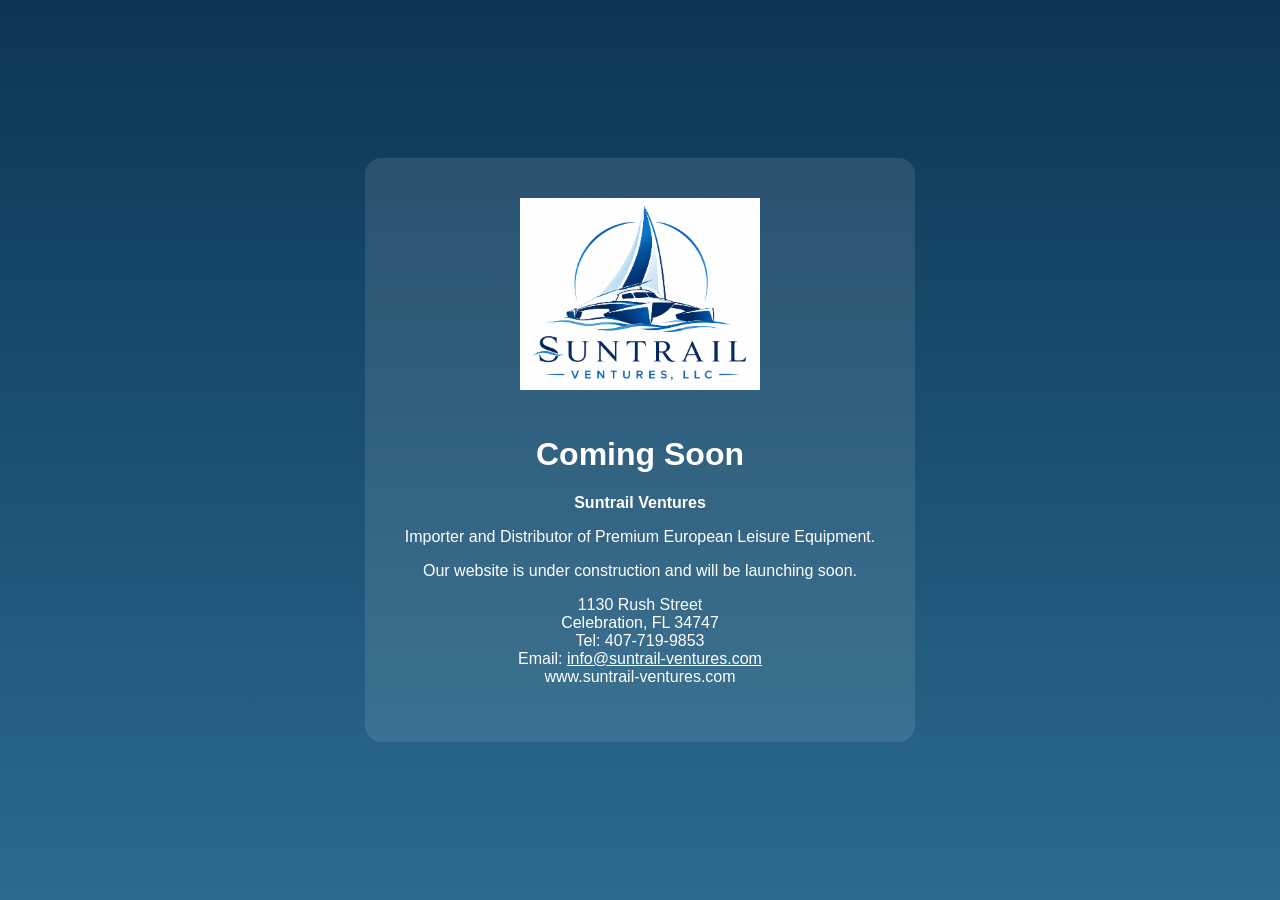
==== index.html @ abd27069 "Add files via upload" ====
<!DOCTYPE html><html><head><meta charset="utf-8"><title>Suntrail Ventures</title><style>
body{margin:0;font-family:Arial,sans-serif;background:linear-gradient(#0b3556,#2b6b8e);color:#fff;display:flex;align-items:center;justify-content:center;height:100vh}
.card{background:rgba(255,255,255,.1);padding:40px;border-radius:16px;text-align:center;max-width:700px}
img{max-width:240px;margin-bottom:20px}
a{color:#fff}
</style></head><body><div class="card">
<img src="logo.png" alt="Suntrail Ventures logo">
<h1>Coming Soon</h1>
<p><strong>Suntrail Ventures</strong></p>
<p>Importer and Distributor of Premium European Leisure Equipment.</p>
<p>Our website is under construction and will be launching soon.</p>
<p>1130 Rush Street<br>Celebration, FL 34747<br>
Tel: 407-719-9853<br>
Email: <a href="mailto:info@suntrail-ventures.com">info@suntrail-ventures.com</a><br>
www.suntrail-ventures.com</p>
</div></body></html>
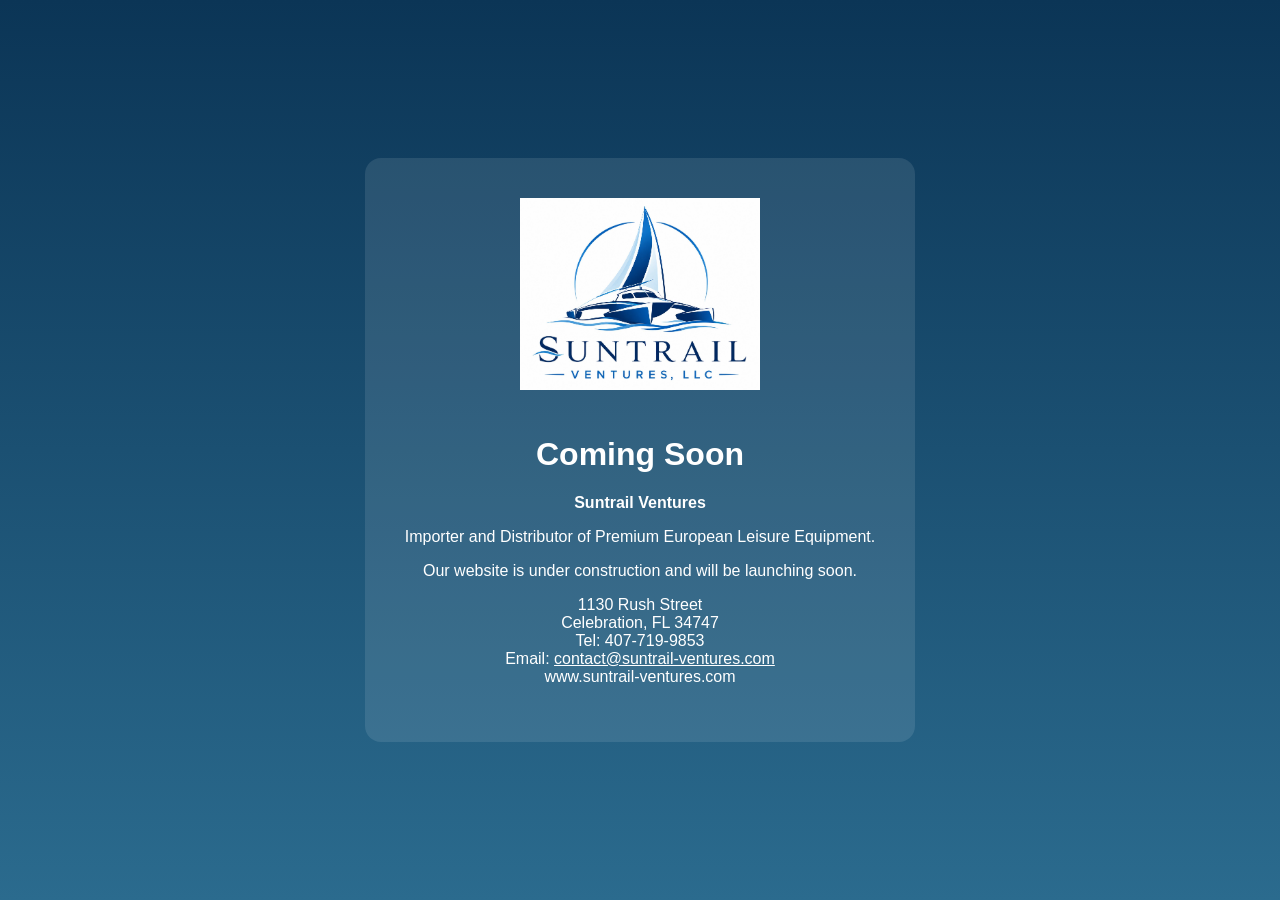
==== commit 3db8fac0: "Update index.html" ====
--- a/index.html
+++ b/index.html
@@ -11,6 +11,6 @@
 <p>Our website is under construction and will be launching soon.</p>
 <p>1130 Rush Street<br>Celebration, FL 34747<br>
 Tel: 407-719-9853<br>
-Email: <a href="mailto:info@suntrail-ventures.com">info@suntrail-ventures.com</a><br>
+Email: <a href="mailto:info@suntrail-ventures.com">contact@suntrail-ventures.com</a><br>
 www.suntrail-ventures.com</p>
-</div></body></html>+</div></body></html>
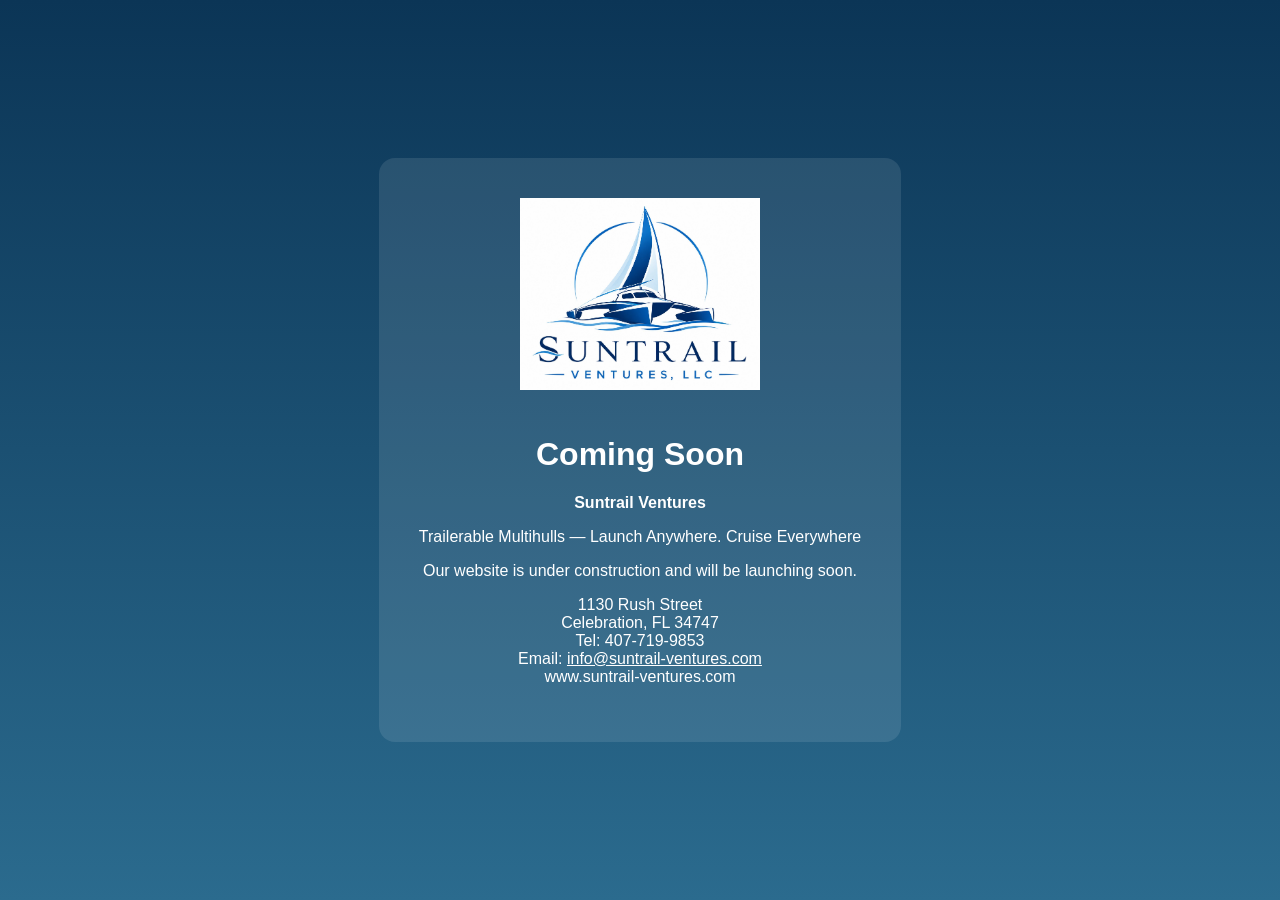
==== commit 9c4958fd: "Add files via upload Updated index.html" ====
--- a/index.html
+++ b/index.html
@@ -7,10 +7,10 @@
 <img src="logo.png" alt="Suntrail Ventures logo">
 <h1>Coming Soon</h1>
 <p><strong>Suntrail Ventures</strong></p>
-<p>Importer and Distributor of Premium European Leisure Equipment.</p>
+<p>Trailerable Multihulls — Launch Anywhere. Cruise Everywhere</p>
 <p>Our website is under construction and will be launching soon.</p>
 <p>1130 Rush Street<br>Celebration, FL 34747<br>
 Tel: 407-719-9853<br>
-Email: <a href="mailto:info@suntrail-ventures.com">contact@suntrail-ventures.com</a><br>
+Email: <a href="mailto:contact@suntrail-ventures.com">info@suntrail-ventures.com</a><br>
 www.suntrail-ventures.com</p>
-</div></body></html>
+</div></body></html>
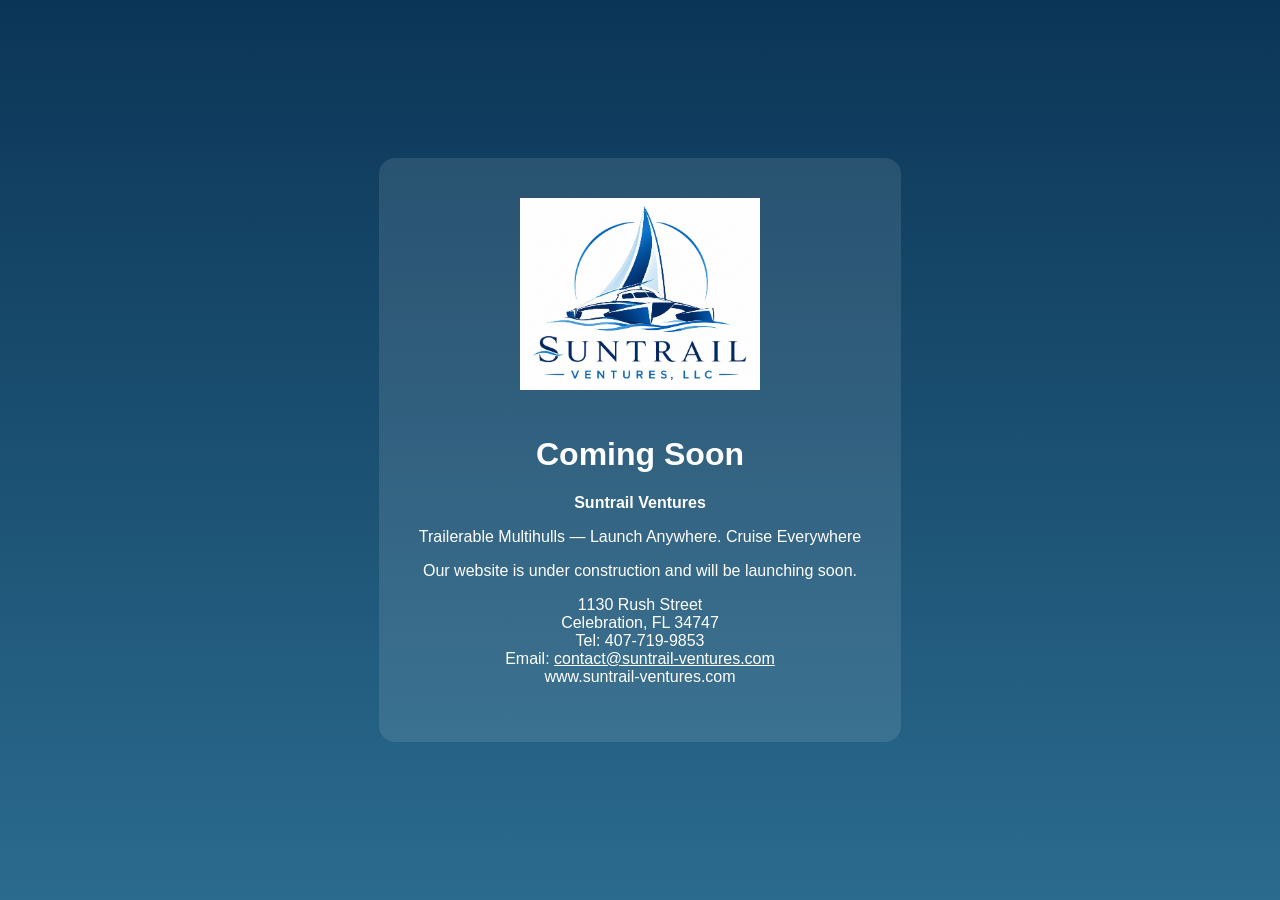
==== commit 23d75fde: "Add files via upload updated contact email address" ====
--- a/index.html
+++ b/index.html
@@ -11,6 +11,6 @@
 <p>Our website is under construction and will be launching soon.</p>
 <p>1130 Rush Street<br>Celebration, FL 34747<br>
 Tel: 407-719-9853<br>
-Email: <a href="mailto:contact@suntrail-ventures.com">info@suntrail-ventures.com</a><br>
+Email: <a href="mailto:contact@suntrail-ventures.com">contact@suntrail-ventures.com</a><br>
 www.suntrail-ventures.com</p>
 </div></body></html>
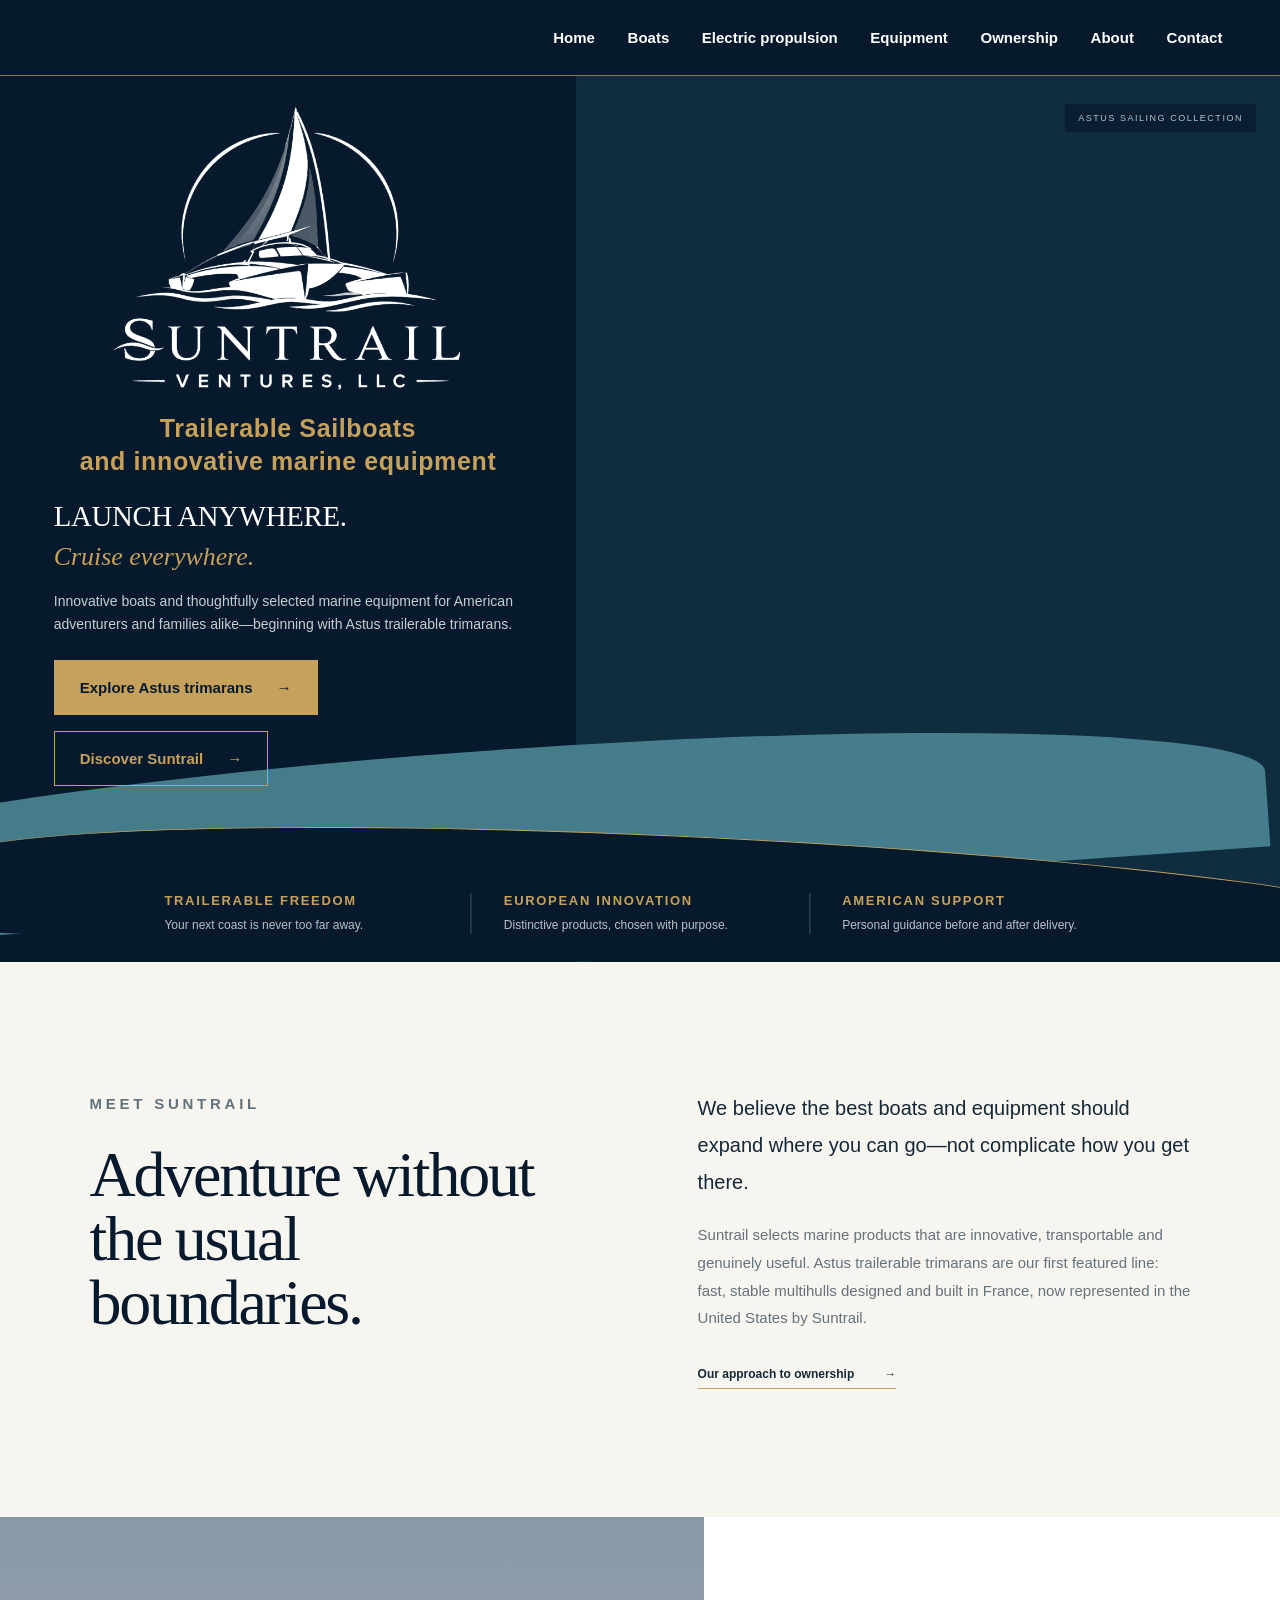
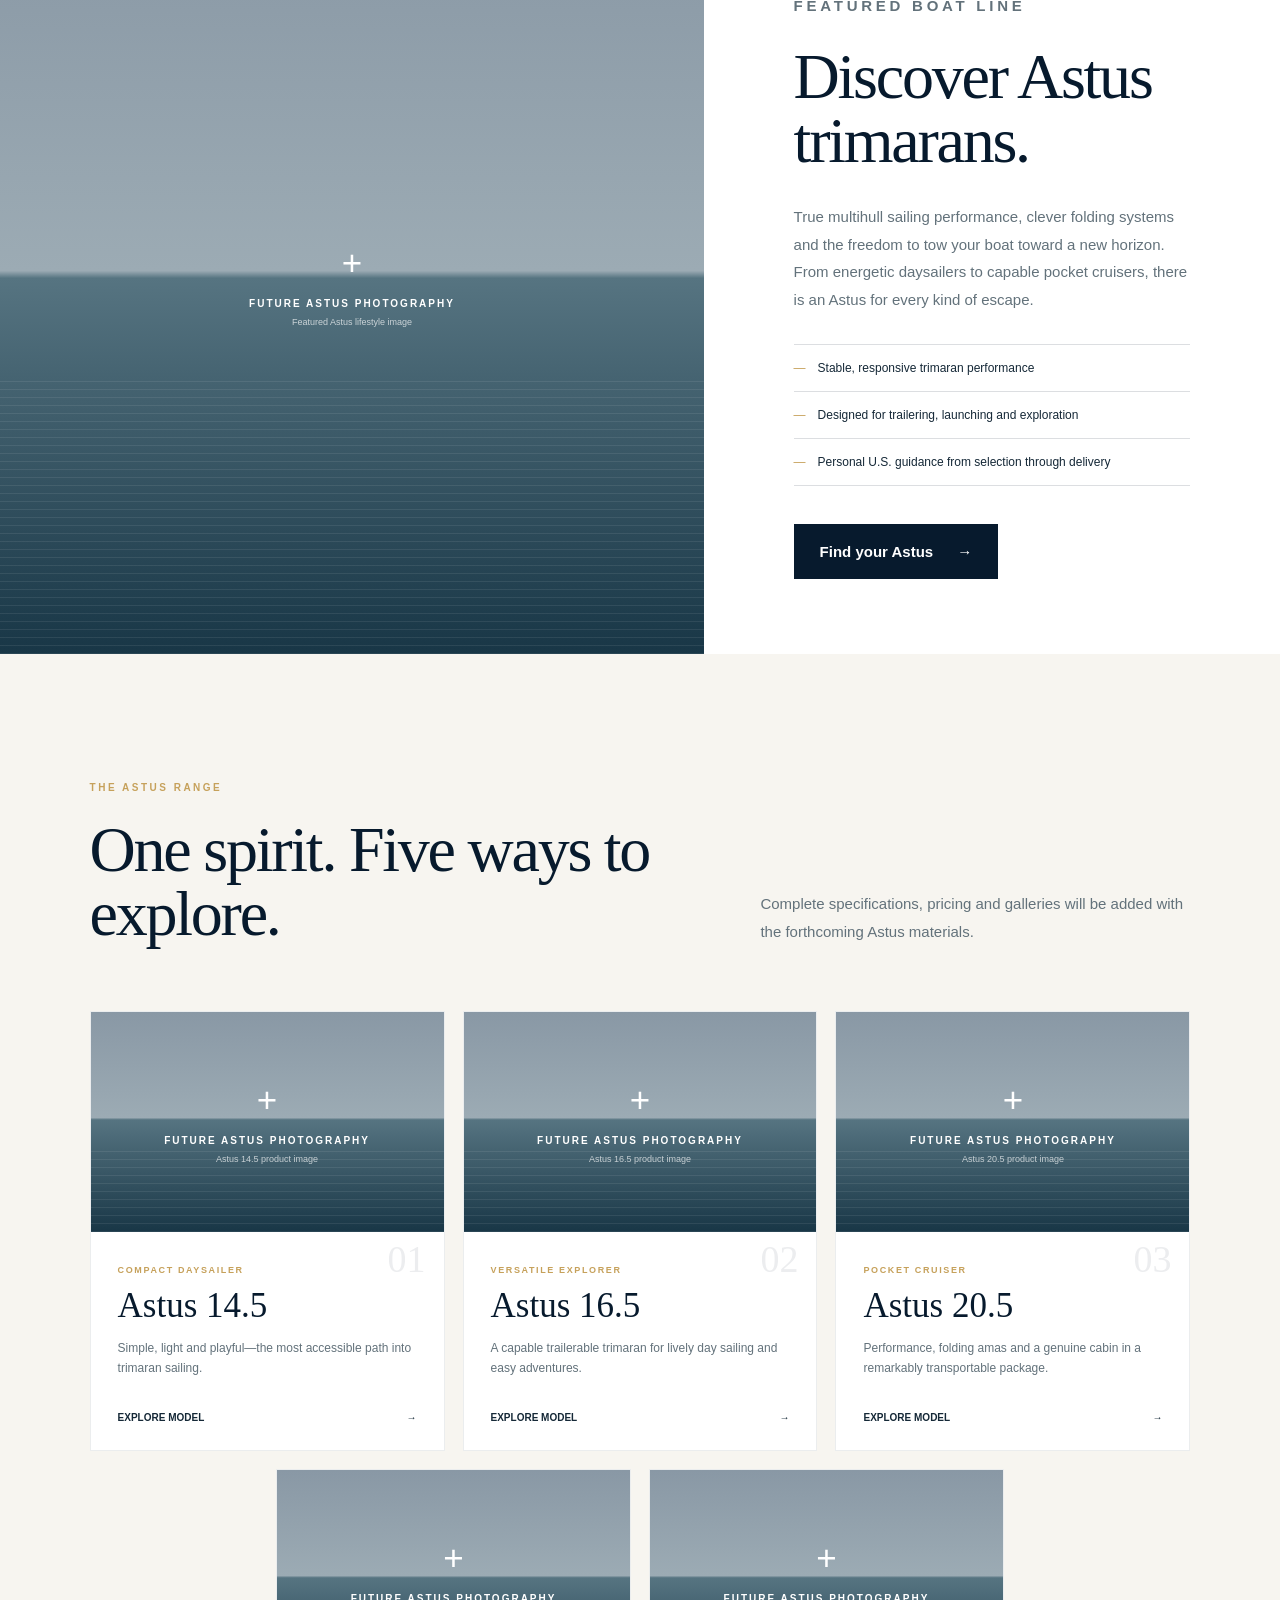
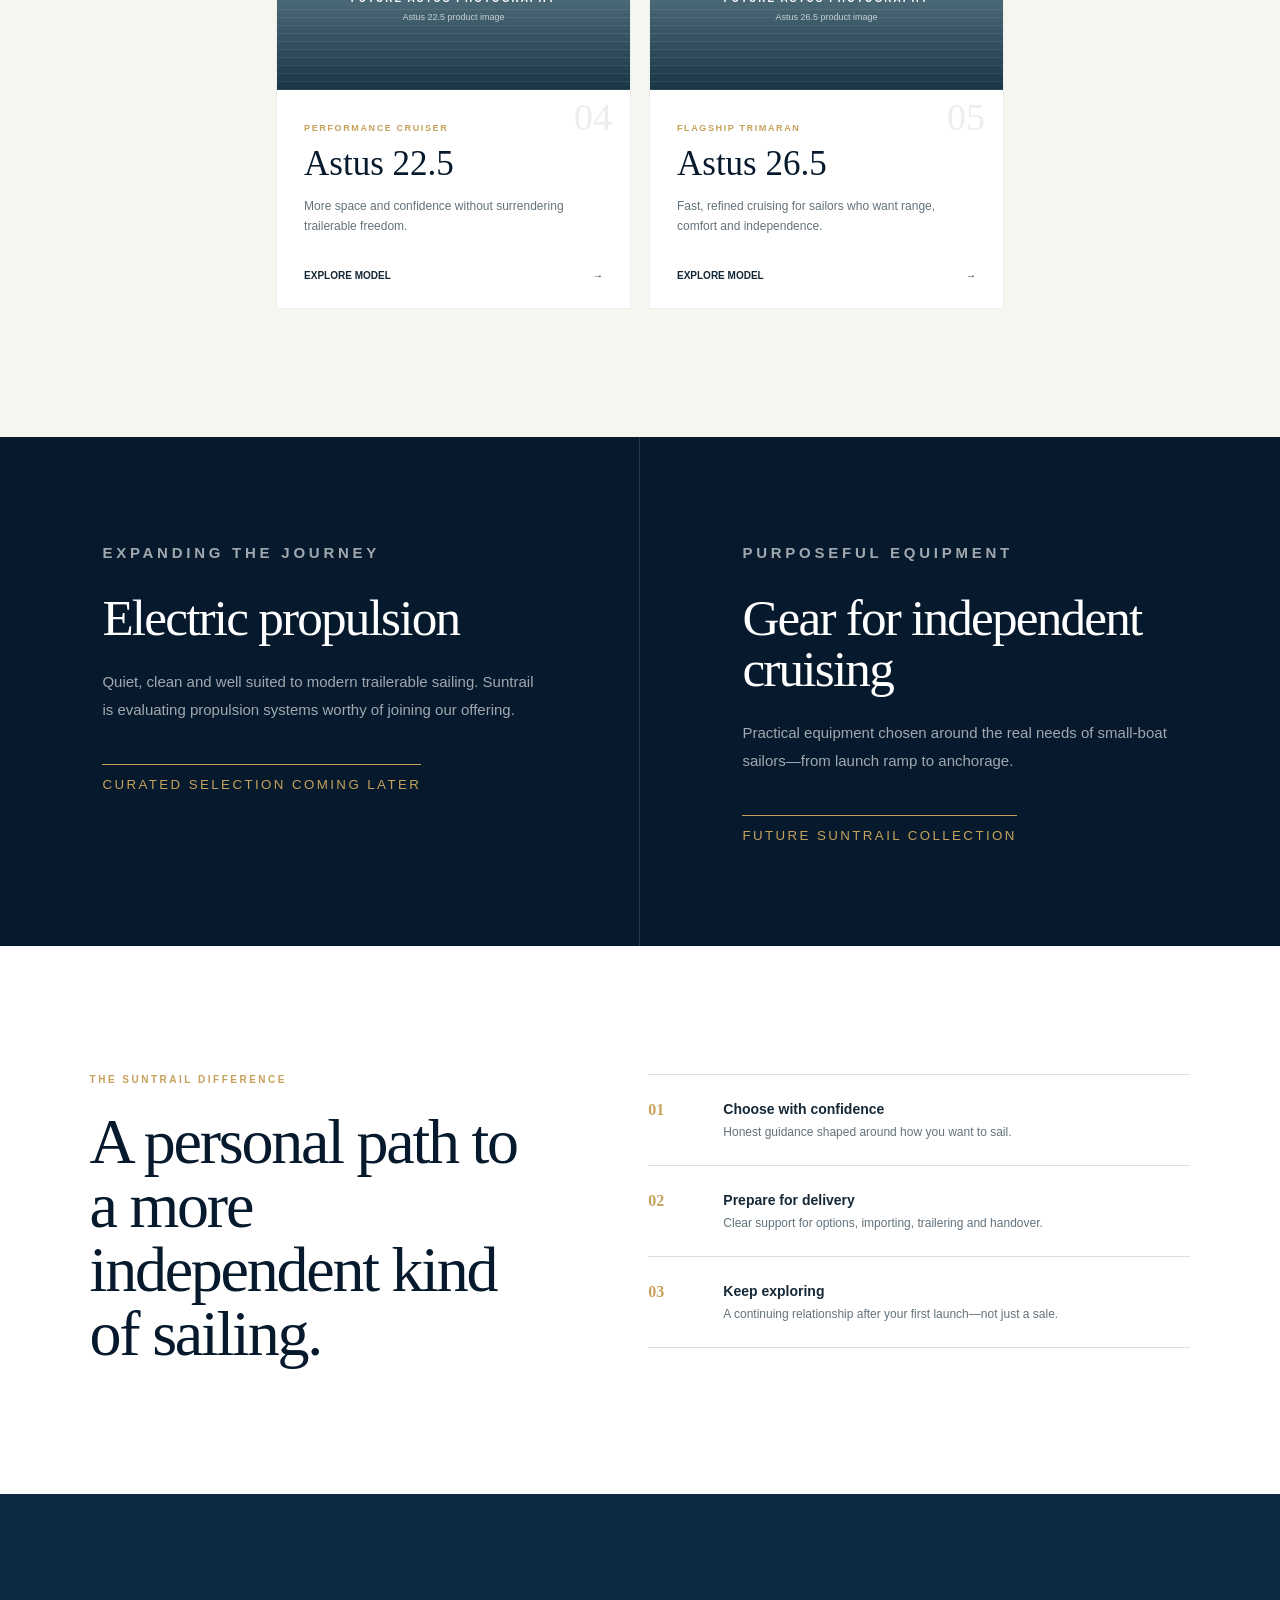
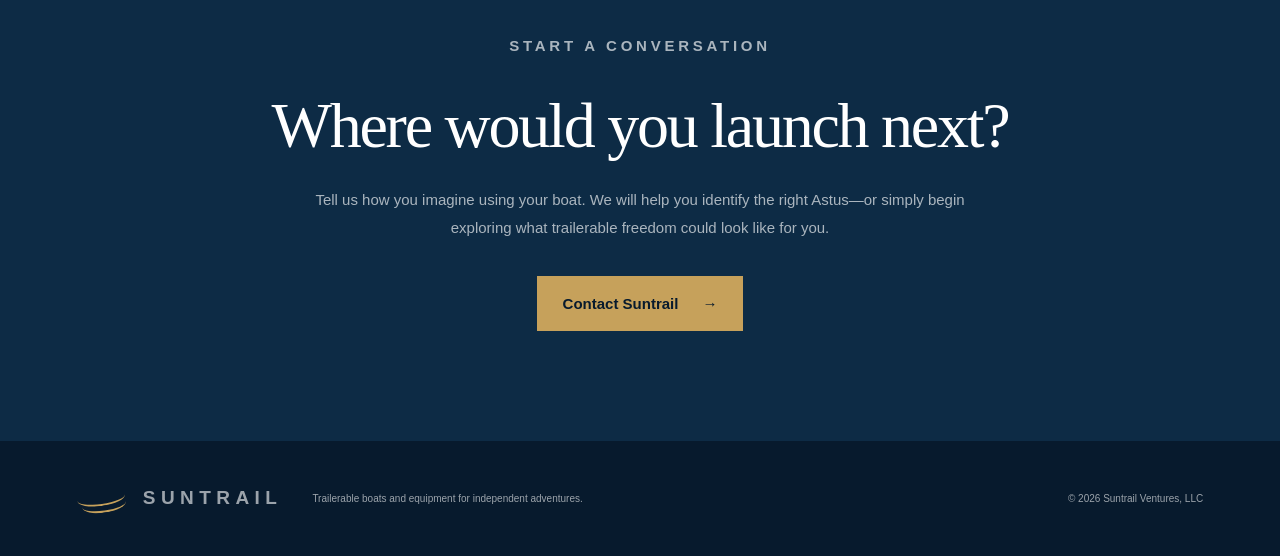
==== commit 517706e7: "Add files via upload Publish new Suntrail landing page" ====
--- a/index.html
+++ b/index.html
@@ -1,16 +1,111 @@
-<!DOCTYPE html><html><head><meta charset="utf-8"><title>Suntrail Ventures</title><style>
-body{margin:0;font-family:Arial,sans-serif;background:linear-gradient(#0b3556,#2b6b8e);color:#fff;display:flex;align-items:center;justify-content:center;height:100vh}
-.card{background:rgba(255,255,255,.1);padding:40px;border-radius:16px;text-align:center;max-width:700px}
-img{max-width:240px;margin-bottom:20px}
-a{color:#fff}
-</style></head><body><div class="card">
-<img src="logo.png" alt="Suntrail Ventures logo">
-<h1>Coming Soon</h1>
-<p><strong>Suntrail Ventures</strong></p>
-<p>Trailerable Multihulls — Launch Anywhere. Cruise Everywhere</p>
-<p>Our website is under construction and will be launching soon.</p>
-<p>1130 Rush Street<br>Celebration, FL 34747<br>
-Tel: 407-719-9853<br>
-Email: <a href="mailto:contact@suntrail-ventures.com">contact@suntrail-ventures.com</a><br>
-www.suntrail-ventures.com</p>
-</div></body></html>+<!doctype html>
+<html lang="en">
+<head>
+  <meta charset="utf-8">
+  <meta name="viewport" content="width=device-width, initial-scale=1">
+  <title>Suntrail | Offline Website Preview</title>
+  <meta name="description" content="Suntrail website working preview">
+  <link rel="stylesheet" href="styles.css">
+</head>
+<body>
+<main>
+  <header>
+    <nav aria-label="Primary navigation">
+      <a href="#top">Home</a>
+      <a href="Coming-Soon.html">Boats</a>
+      <a href="Coming-Soon.html">Electric propulsion</a>
+      <a href="Coming-Soon.html">Equipment</a>
+      <a href="Coming-Soon.html">Ownership</a>
+      <a href="Coming-Soon.html">About</a>
+      <a href="Coming-Soon.html">Contact</a>
+    </nav>
+  </header>
+
+  <section class="hero" id="top">
+    <div class="hero-copy">
+      <div class="hero-logo"><img src="assets/suntrail-white-logo.png" alt="Suntrail"></div>
+      <p class="hero-descriptor"><strong>Trailerable Sailboats</strong><br>and innovative marine equipment</p>
+      <h1>Launch anywhere.<em>Cruise everywhere.</em></h1>
+      <p class="lead">Innovative boats and thoughtfully selected marine equipment for American adventurers and families alike—beginning with Astus trailerable trimarans.</p>
+      <div class="actions">
+        <a class="button gold" href="Coming-Soon.html">Explore Astus trimarans <span>→</span></a>
+        <a class="button outline" href="Coming-Soon.html">Discover Suntrail <span>→</span></a>
+      </div>
+    </div>
+    <div class="hero-photo" aria-label="Astus sailboat photo carousel">
+      <div class="carousel-frame">
+        <img class="carousel-slide" src="assets/astus-carousel/01-astus-life.jpg" alt="Astus trimarans sailing together">
+        <img class="carousel-slide" src="assets/astus-carousel/02-astus-26-5.jpg" alt="Astus 26.5 sailing">
+        <img class="carousel-slide" src="assets/astus-carousel/03-astus-14-5.jpg" alt="Astus 14.5 sailing">
+        <img class="carousel-slide" src="assets/astus-carousel/04-astus-20-5.jpg" alt="Astus 20.5 sailing">
+        <img class="carousel-slide" src="assets/astus-carousel/05-astus-16-5.jpg" alt="Astus 16.5 sailing">
+        <img class="carousel-slide" src="assets/astus-carousel/06-owners-2021.jpg" alt="Astus owners sailing together">
+        <img class="carousel-slide" src="assets/astus-carousel/07-astus-22-5.jpg" alt="Astus 22.5 sailing">
+      </div>
+      <span class="photo-note">Astus sailing collection</span>
+    </div>
+    <div class="wave wave-a"></div><div class="wave wave-b"></div>
+    <div class="proof">
+      <div><b>Trailerable freedom</b><span>Your next coast is never too far away.</span></div>
+      <div><b>European innovation</b><span>Distinctive products, chosen with purpose.</span></div>
+      <div><b>American support</b><span>Personal guidance before and after delivery.</span></div>
+    </div>
+  </section>
+
+  <section class="intro" id="about">
+    <div><p class="label">Meet Suntrail</p><h2>Adventure without the usual boundaries.</h2></div>
+    <div>
+      <p class="large">We believe the best boats and equipment should expand where you can go—not complicate how you get there.</p>
+      <p>Suntrail selects marine products that are innovative, transportable and genuinely useful. Astus trailerable trimarans are our first featured line: fast, stable multihulls designed and built in France, now represented in the United States by Suntrail.</p>
+      <a class="text-link" href="#ownership">Our approach to ownership <span>→</span></a>
+    </div>
+  </section>
+
+  <section class="feature" id="boats">
+    <div class="placeholder" role="img" aria-label="Future featured Astus lifestyle image"><span>+</span><strong>Future Astus photography</strong><small>Featured Astus lifestyle image</small></div>
+    <div class="feature-copy">
+      <p class="label">Featured boat line</p><h2>Discover Astus trimarans.</h2>
+      <p>True multihull sailing performance, clever folding systems and the freedom to tow your boat toward a new horizon. From energetic daysailers to capable pocket cruisers, there is an Astus for every kind of escape.</p>
+      <ul><li>Stable, responsive trimaran performance</li><li>Designed for trailering, launching and exploration</li><li>Personal U.S. guidance from selection through delivery</li></ul>
+      <a class="button navy" href="#range">Find your Astus <span>→</span></a>
+    </div>
+  </section>
+
+  <section class="range" id="range">
+    <div class="section-head">
+      <div><p class="label">The Astus range</p><h2>One spirit. Five ways to explore.</h2></div>
+      <p>Complete specifications, pricing and galleries will be added with the forthcoming Astus materials.</p>
+    </div>
+    <div class="models">
+      <article><div class="placeholder"><span>+</span><strong>Future Astus photography</strong><small>Astus 14.5 product image</small></div><div class="card-copy"><span>Compact daysailer</span><h3>Astus 14.5</h3><p>Simple, light and playful—the most accessible path into trimaran sailing.</p><a href="#contact">Explore model <span>→</span></a></div><b class="number">01</b></article>
+      <article><div class="placeholder"><span>+</span><strong>Future Astus photography</strong><small>Astus 16.5 product image</small></div><div class="card-copy"><span>Versatile explorer</span><h3>Astus 16.5</h3><p>A capable trailerable trimaran for lively day sailing and easy adventures.</p><a href="#contact">Explore model <span>→</span></a></div><b class="number">02</b></article>
+      <article><div class="placeholder"><span>+</span><strong>Future Astus photography</strong><small>Astus 20.5 product image</small></div><div class="card-copy"><span>Pocket cruiser</span><h3>Astus 20.5</h3><p>Performance, folding amas and a genuine cabin in a remarkably transportable package.</p><a href="#contact">Explore model <span>→</span></a></div><b class="number">03</b></article>
+      <article><div class="placeholder"><span>+</span><strong>Future Astus photography</strong><small>Astus 22.5 product image</small></div><div class="card-copy"><span>Performance cruiser</span><h3>Astus 22.5</h3><p>More space and confidence without surrendering trailerable freedom.</p><a href="#contact">Explore model <span>→</span></a></div><b class="number">04</b></article>
+      <article><div class="placeholder"><span>+</span><strong>Future Astus photography</strong><small>Astus 26.5 product image</small></div><div class="card-copy"><span>Flagship trimaran</span><h3>Astus 26.5</h3><p>Fast, refined cruising for sailors who want range, comfort and independence.</p><a href="#contact">Explore model <span>→</span></a></div><b class="number">05</b></article>
+    </div>
+  </section>
+
+  <section class="future">
+    <div id="propulsion"><p class="label">Expanding the journey</p><h2>Electric propulsion</h2><p>Quiet, clean and well suited to modern trailerable sailing. Suntrail is evaluating propulsion systems worthy of joining our offering.</p><small>Curated selection coming later</small></div>
+    <div id="equipment"><p class="label">Purposeful equipment</p><h2>Gear for independent cruising</h2><p>Practical equipment chosen around the real needs of small-boat sailors—from launch ramp to anchorage.</p><small>Future Suntrail collection</small></div>
+  </section>
+
+  <section class="ownership" id="ownership">
+    <div><p class="label">The Suntrail difference</p><h2>A personal path to a more independent kind of sailing.</h2></div>
+    <ol>
+      <li><b>01</b><div><h3>Choose with confidence</h3><p>Honest guidance shaped around how you want to sail.</p></div></li>
+      <li><b>02</b><div><h3>Prepare for delivery</h3><p>Clear support for options, importing, trailering and handover.</p></div></li>
+      <li><b>03</b><div><h3>Keep exploring</h3><p>A continuing relationship after your first launch—not just a sale.</p></div></li>
+    </ol>
+  </section>
+
+  <section class="contact" id="contact">
+    <p class="label">Start a conversation</p><h2>Where would you launch next?</h2>
+    <p>Tell us how you imagine using your boat. We will help you identify the right Astus—or simply begin exploring what trailerable freedom could look like for you.</p>
+    <a class="button gold" href="mailto:contact@suntrail-ventures.com">Contact Suntrail <span>→</span></a>
+  </section>
+
+  <footer><a class="brand" href="#top"><i></i><b>Suntrail</b></a><p>Trailerable boats and equipment for independent adventures.</p><span>© 2026 Suntrail Ventures, LLC</span></footer>
+</main>
+</body>
+</html>
--- a/styles.css
+++ b/styles.css
@@ -0,0 +1,23 @@
+:root{--navy:#071a2d;--mid:#0d2b45;--cream:#f7f5f0;--gold:#c6a15b;--sea:#4c8795;--ink:#152837;--slate:#63727b;--line:rgba(7,26,45,.14)}
+*{box-sizing:border-box}html{scroll-behavior:smooth}body{margin:0;background:var(--cream);color:var(--ink);font-family:Montserrat,"Avenir Next","Segoe UI",sans-serif}a{color:inherit;text-decoration:none}
+header{align-items:center;background:var(--navy);border-bottom:1px solid rgba(198,161,91,.65);color:white;display:flex;height:76px;justify-content:flex-end;padding:0 clamp(24px,4.5vw,72px);position:relative;z-index:20}
+.brand{align-items:center;display:flex;gap:18px;letter-spacing:.34em;text-transform:uppercase}.brand b{font-size:19px}.brand i{border-bottom:2px solid var(--gold);border-radius:50%;display:block;height:16px;position:relative;transform:rotate(-8deg);width:48px}.brand i:after{border-bottom:2px solid var(--gold);border-radius:50%;content:"";height:14px;left:4px;position:absolute;top:7px;width:44px}
+nav{align-self:stretch;display:flex;gap:clamp(22px,2.55vw,42px)}nav a{align-items:center;display:flex;font-size:15px;font-weight:600;position:relative}nav a:after{background:var(--gold);bottom:0;content:"";height:3px;left:0;position:absolute;transform:scaleX(0);transform-origin:left;transition:.2s;width:100%}nav a:hover:after{transform:scaleX(1)}
+.hero{background:var(--navy);color:white;display:grid;grid-template-columns:45% 55%;min-height:calc(100vh - 76px);overflow:hidden;position:relative}.hero-copy{align-self:start;padding:18px clamp(30px,4.2vw,68px) 176px;position:relative;z-index:7}.label{color:var(--gold);font-size:10px;font-weight:700;letter-spacing:.25em;margin:0 0 25px;text-transform:uppercase}.hero-logo{height:316px;margin:0 0 2px;max-width:600px;overflow:hidden;position:relative;width:100%}.hero-logo img{display:block;height:auto;left:50%;position:absolute;top:0;transform:translateX(-50%);width:390px}.hero-descriptor{color:var(--gold);font-size:clamp(25px,1.9vw,32px);font-weight:550;letter-spacing:.025em;line-height:1.3;margin:0 0 25px;max-width:600px;text-align:center}.hero-descriptor strong{font-weight:750}
+h1,h2{font-family:"Cormorant Garamond",Baskerville,Georgia,serif;font-weight:400}.hero h1{font-size:clamp(23px,2.25vw,34px);letter-spacing:-.01em;line-height:1;margin:0;text-transform:uppercase}.hero h1 em{color:var(--gold);display:block;font-size:.9em;letter-spacing:0;line-height:1.2;margin-top:10px;text-transform:none}.lead{color:rgba(255,255,255,.78);font-size:clamp(14px,1.05vw,16px);line-height:1.65;margin:18px 0 24px;max-width:650px}.actions{display:flex;flex-wrap:wrap;gap:16px}
+.button{align-items:center;border:1px solid transparent;display:inline-flex;font-size:15px;font-weight:700;gap:24px;justify-content:center;min-height:55px;padding:0 25px;transition:.18s}.button:hover{transform:translateY(-2px)}.gold{background:var(--gold);color:var(--navy)}.outline{border-color:var(--gold);color:var(--gold)}.outline:hover{background:var(--gold);color:var(--navy)}.navy{background:var(--navy);color:white}
+.hero-photo{background-color:#102d40;min-height:100%;position:relative}.carousel-frame{aspect-ratio:980/450;left:50%;overflow:hidden;position:absolute;top:38%;transform:translate(-50%,-50%);width:96%}.carousel-slide{animation:hero-carousel 28s infinite;display:block;height:100%;left:0;object-fit:cover;opacity:0;position:absolute;top:0;width:100%}.carousel-slide:nth-child(1){animation-delay:0s}.carousel-slide:nth-child(2){animation-delay:4s}.carousel-slide:nth-child(3){animation-delay:8s}.carousel-slide:nth-child(4){animation-delay:12s}.carousel-slide:nth-child(5){animation-delay:16s}.carousel-slide:nth-child(6){animation-delay:20s}.carousel-slide:nth-child(7){animation-delay:24s}@keyframes hero-carousel{0%,11.5%{opacity:1}14.285%,100%{opacity:0}}.hero-photo:hover .carousel-slide{animation-play-state:paused}.photo-note{background:rgba(7,26,45,.72);color:rgba(255,255,255,.72);font-size:9px;letter-spacing:.17em;padding:9px 13px;position:absolute;right:24px;text-transform:uppercase;top:28px}
+.wave{border-radius:50% 50% 0 0;bottom:62px;height:150px;pointer-events:none;position:absolute;width:120%;z-index:6}.wave-a{background:rgba(76,135,149,.9);left:-21%;transform:rotate(-4deg)}.wave-b{background:var(--navy);border-top:1px solid var(--gold);bottom:-5px;height:130px;left:-5%;transform:rotate(2.8deg)}
+.proof{bottom:0;display:grid;grid-template-columns:repeat(3,1fr);left:50%;max-width:1120px;padding:24px 30px 28px;position:absolute;transform:translateX(-50%);width:84%;z-index:8}.proof div{border-left:1px solid rgba(255,255,255,.25);padding:0 32px}.proof div:first-child{border:0}.proof b,.proof span{display:block}.proof b{color:var(--gold);font-size:13px;letter-spacing:.13em;margin-bottom:9px;text-transform:uppercase}.proof span{color:rgba(255,255,255,.72);font-size:12px;line-height:1.45}
+.intro,.range,.ownership{padding:clamp(85px,10vw,145px) clamp(25px,7vw,110px)}.intro{display:grid;gap:9vw;grid-template-columns:1fr 1fr}h2{color:var(--navy);font-size:clamp(42px,5vw,72px);letter-spacing:-.035em;line-height:1;margin:0}.intro>div:last-child{max-width:630px}.intro p,.feature-copy>p,.section-head>p,.future p,.contact>p{color:var(--slate);font-size:15px;line-height:1.85}.intro .large{color:var(--ink);font-size:20px;margin-top:0}.text-link{border-bottom:1px solid var(--gold);display:inline-flex;font-size:12px;font-weight:700;gap:30px;margin-top:20px;padding-bottom:7px}
+.feature{background:white;display:grid;grid-template-columns:55% 45%}.placeholder{align-items:center;background:linear-gradient(180deg,#8998a5,#9cabb4 48%,#567481 49%,#183646);color:white;display:flex;flex-direction:column;justify-content:center;min-height:250px;overflow:hidden;position:relative;text-align:center}.placeholder:after{background:repeating-linear-gradient(0deg,rgba(255,255,255,.08) 0 1px,transparent 1px 8px);bottom:0;content:"";height:38%;left:0;position:absolute;width:100%}.placeholder span{font-size:35px;font-weight:200}.placeholder strong{font-size:10px;letter-spacing:.2em;margin:15px 0 8px;text-transform:uppercase}.placeholder small{color:rgba(255,255,255,.7);font-size:9px}.feature>.placeholder{min-height:700px}.feature-copy{align-self:center;padding:75px clamp(40px,7vw,110px)}.feature-copy h2{margin-bottom:30px}.feature ul{list-style:none;margin:30px 0 38px;padding:0}.feature li{border-top:1px solid var(--line);font-size:12px;padding:16px 0 16px 24px;position:relative}.feature li:last-child{border-bottom:1px solid var(--line)}.feature li:before{color:var(--gold);content:"—";left:0;position:absolute}
+.section-head{align-items:end;display:grid;gap:70px;grid-template-columns:1fr minmax(270px,430px);margin-bottom:65px}.section-head>p{margin:0}.models{display:grid;gap:18px;grid-template-columns:repeat(6,1fr)}article{background:white;border:1px solid rgba(7,26,45,.08);grid-column:span 2;position:relative;transition:.18s}article:nth-child(4){grid-column:2/span 2}article:hover{box-shadow:0 18px 35px rgba(7,26,45,.11);transform:translateY(-4px)}article .placeholder{min-height:220px}.card-copy{padding:27px}.card-copy>span{color:var(--gold);font-size:9px;font-weight:700;letter-spacing:.18em;text-transform:uppercase}.card-copy h3{color:var(--navy);font-family:Baskerville,Georgia,serif;font-size:35px;font-weight:500;margin:9px 0}.card-copy p{color:var(--slate);font-size:12px;line-height:1.7;min-height:62px}.card-copy a{display:flex;font-size:10px;font-weight:700;justify-content:space-between;text-transform:uppercase}.number{color:rgba(7,26,45,.08);font-family:Baskerville,serif;font-size:38px;font-weight:400;position:absolute;right:18px;top:225px}
+.future{background:var(--navy);color:white;display:grid;grid-template-columns:1fr 1fr}.future>div{min-height:450px;padding:clamp(70px,8vw,120px)}.future>div:first-child{border-right:1px solid rgba(255,255,255,.12)}.future h2{color:white;font-size:clamp(40px,4vw,62px);margin-bottom:25px}.future p{color:rgba(255,255,255,.62)}.future small{border-top:1px solid var(--gold);color:var(--gold);display:inline-block;letter-spacing:.18em;margin-top:25px;padding-top:12px;text-transform:uppercase}
+.ownership{background:white;display:grid;gap:9vw;grid-template-columns:.9fr 1.1fr}.ownership ol{list-style:none;margin:0;padding:0}.ownership li{border-top:1px solid var(--line);display:grid;gap:25px;grid-template-columns:50px 1fr;padding:26px 0}.ownership li:last-child{border-bottom:1px solid var(--line)}.ownership li>b{color:var(--gold);font-family:Baskerville,serif}.ownership h3{font-size:14px;margin:0 0 8px}.ownership li p{color:var(--slate);font-size:12px;margin:0}
+.contact{align-items:center;background:var(--mid);color:white;display:flex;flex-direction:column;padding:110px 25px;text-align:center}.contact h2{color:white}.contact>p{color:rgba(255,255,255,.65);margin:28px 0 34px;max-width:710px}footer{align-items:center;background:var(--navy);color:rgba(255,255,255,.6);display:grid;gap:30px;grid-template-columns:auto 1fr auto;padding:42px clamp(25px,6vw,90px)}footer p,footer span{font-size:10px}
+.coming-page{background:linear-gradient(145deg,var(--navy),var(--mid));color:white;min-height:100vh}.coming-header{height:76px}.coming-header .brand{margin-right:auto}.coming-header nav{height:100%}.coming-shell{align-items:center;display:grid;gap:clamp(45px,7vw,110px);grid-template-columns:minmax(0,1fr) minmax(360px,520px);margin:auto;max-width:1250px;min-height:calc(100vh - 76px);padding:70px clamp(25px,6vw,90px)}.coming-copy h1{font-family:"Cormorant Garamond",Baskerville,Georgia,serif;font-size:clamp(55px,7vw,100px);font-weight:400;letter-spacing:-.04em;line-height:.9;margin:18px 0 30px}.coming-copy h1 em{color:var(--gold);display:block;font-weight:400}.coming-copy>p{color:rgba(255,255,255,.72);font-size:17px;line-height:1.8;max-width:620px}.coming-form{background:var(--cream);box-shadow:0 28px 65px rgba(0,0,0,.2);color:var(--ink);padding:clamp(32px,4vw,55px)}.coming-form h2{font-size:42px;margin-bottom:12px}.coming-form>p{color:var(--slate);font-size:14px;line-height:1.65;margin:0 0 28px}.form-grid{display:grid;gap:18px}.form-grid label{color:var(--navy);font-size:11px;font-weight:700;letter-spacing:.1em;text-transform:uppercase}.form-grid input,.form-grid select,.form-grid textarea{background:white;border:1px solid rgba(7,26,45,.18);border-radius:0;color:var(--ink);font:15px Montserrat,"Segoe UI",sans-serif;margin-top:8px;padding:14px;width:100%}.form-grid textarea{min-height:110px;resize:vertical}.form-note{color:var(--slate);font-size:11px;line-height:1.5;margin:16px 0 0}.home-link{border-bottom:1px solid var(--gold);color:var(--gold);display:inline-block;font-size:12px;font-weight:700;margin-top:22px;padding-bottom:6px}
+@media(max-width:1050px){nav{gap:17px}nav a{font-size:13px}.models article{grid-column:span 3}.models article:nth-child(4){grid-column:span 3}}
+@media(max-width:950px){.coming-shell{grid-template-columns:1fr}.coming-copy{max-width:680px}}
+@media(max-width:800px){header{display:none}.coming-header{display:flex}.hero{display:flex;flex-direction:column}.hero-copy{padding:20px 25px 55px}.hero-logo{height:292px}.hero-logo img{width:360px}.hero-descriptor{font-size:26px;margin-bottom:30px;max-width:520px}.hero-photo{min-height:470px}.carousel-frame{top:50%}.wave{display:none}.proof{background:var(--navy);left:auto;padding:30px 20px;position:relative;transform:none;width:100%}.intro,.feature,.ownership{grid-template-columns:1fr}.feature>.placeholder{min-height:480px}.section-head{align-items:start;gap:25px;grid-template-columns:1fr}.future{grid-template-columns:1fr}.future>div:first-child{border-bottom:1px solid rgba(255,255,255,.12);border-right:0}footer{grid-template-columns:1fr}}
+@media(max-width:560px){.brand{gap:10px}.brand b{font-size:14px}.hero-logo{height:252px}.hero-logo img{width:310px}.hero-descriptor{font-size:23px}.hero h1{font-size:24px}.actions{flex-direction:column}.button{justify-content:space-between}.hero-photo{min-height:300px}.carousel-frame{width:100%}.proof{gap:24px;grid-template-columns:1fr;padding:35px 25px}.proof div,.proof div:first-child{border-left:1px solid rgba(255,255,255,.2);padding-left:18px}.proof b{font-size:13px}.proof span{font-size:12px}.intro,.range,.ownership{padding-left:22px;padding-right:22px}.feature-copy{padding:75px 22px}.models{display:flex;margin-right:-22px;overflow-x:auto;scroll-snap-type:x mandatory}.models article{flex:0 0 83vw;scroll-snap-align:start}.future>div{min-height:0;padding:75px 22px}.contact{padding:90px 22px}}
+@media(prefers-reduced-motion:reduce){html{scroll-behavior:auto}*{transition:none!important}.carousel-slide{animation:none;opacity:0}.carousel-slide:first-child{opacity:1}}
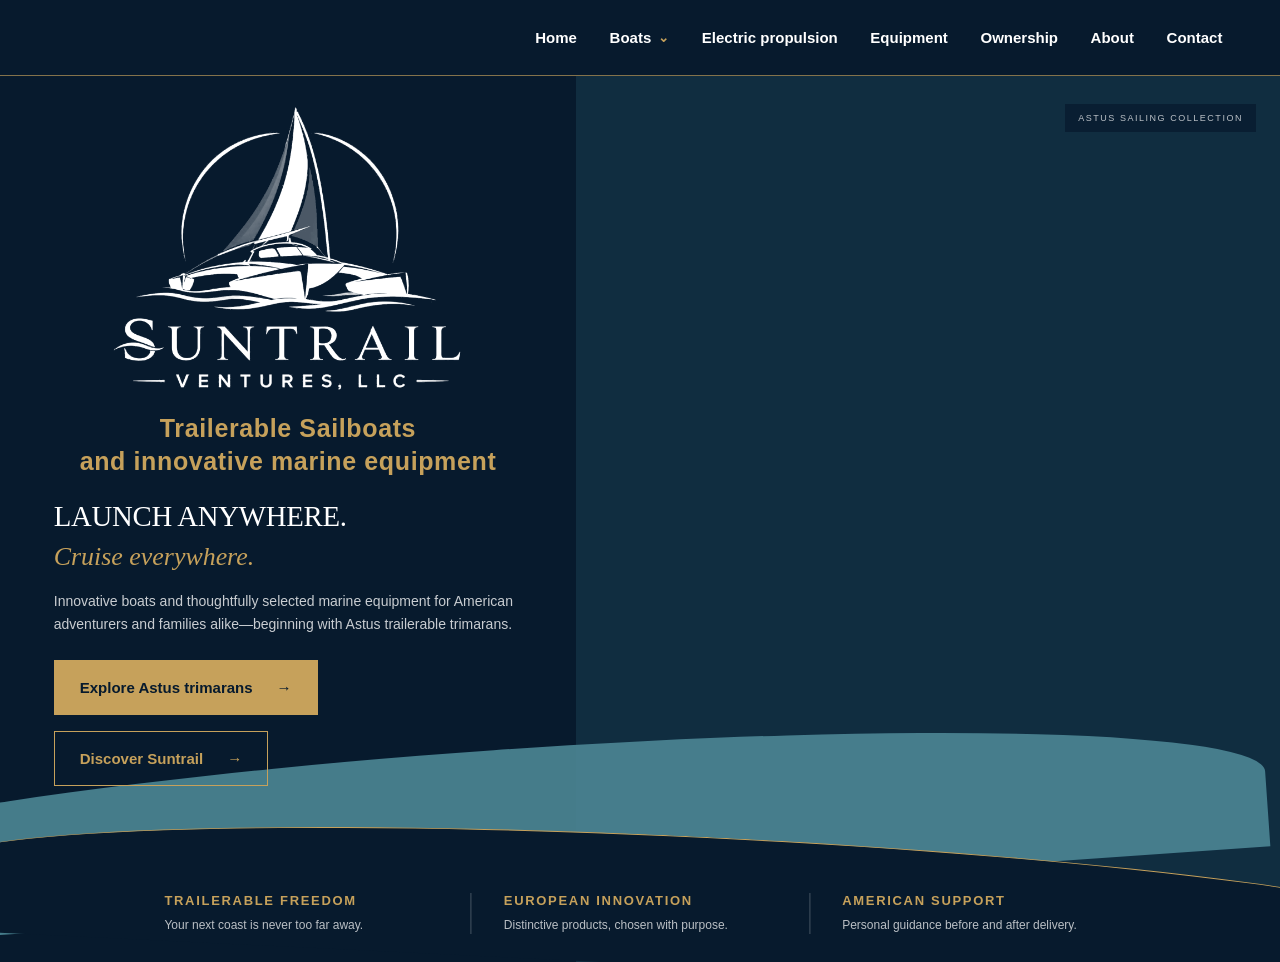
==== commit 8de91153: "Add files via upload Publish complete Suntrail website - 07 31 2026" ====
--- a/index.html
+++ b/index.html
@@ -1,111 +1,118 @@
 <!doctype html>
 <html lang="en">
-<head>
-  <meta charset="utf-8">
-  <meta name="viewport" content="width=device-width, initial-scale=1">
-  <title>Suntrail | Offline Website Preview</title>
-  <meta name="description" content="Suntrail website working preview">
-  <link rel="stylesheet" href="styles.css">
-</head>
-<body>
-<main>
-  <header>
-    <nav aria-label="Primary navigation">
-      <a href="#top">Home</a>
-      <a href="Coming-Soon.html">Boats</a>
-      <a href="Coming-Soon.html">Electric propulsion</a>
-      <a href="Coming-Soon.html">Equipment</a>
-      <a href="Coming-Soon.html">Ownership</a>
-      <a href="Coming-Soon.html">About</a>
-      <a href="Coming-Soon.html">Contact</a>
-    </nav>
-  </header>
+  <head>
+    <meta charset="utf-8" />
+    <meta name="viewport" content="width=device-width, initial-scale=1" />
+    <title>Suntrail | Offline Website Preview</title>
+    <meta name="description" content="Suntrail website working preview" />
+    <link rel="stylesheet" href="styles.css" />
+  </head>
+  <body>
+    <main>
+      <header>
+        <nav aria-label="Primary navigation">
+          <a href="#top">Home</a>
+          <div class="nav-dropdown">
+            <a class="nav-parent" href="Boats.html"
+              >Boats <span aria-hidden="true">⌄</span></a
+            >
+            <div class="nav-submenu" aria-label="Astus models">
+              <a href="Boat-Model.html?model=14-5">Astus 14.5</a>
+              <a href="Boat-Model.html?model=16-5">Astus 16.5</a>
+              <a href="Boat-Model.html?model=20-5">Astus 20.5</a>
+              <a href="Boat-Model.html?model=22-5">Astus 22.5</a>
+              <a href="Boat-Model.html?model=26-5">Astus 26.5</a>
+            </div>
+          </div>
+          <a href="Coming-Soon.html">Electric propulsion</a>
+          <a href="Coming-Soon.html">Equipment</a>
+          <a href="Ownership.html">Ownership</a>
+          <a href="About.html">About</a>
+          <a href="Contact.html">Contact</a>
+        </nav>
+      </header>
 
-  <section class="hero" id="top">
-    <div class="hero-copy">
-      <div class="hero-logo"><img src="assets/suntrail-white-logo.png" alt="Suntrail"></div>
-      <p class="hero-descriptor"><strong>Trailerable Sailboats</strong><br>and innovative marine equipment</p>
-      <h1>Launch anywhere.<em>Cruise everywhere.</em></h1>
-      <p class="lead">Innovative boats and thoughtfully selected marine equipment for American adventurers and families alike—beginning with Astus trailerable trimarans.</p>
-      <div class="actions">
-        <a class="button gold" href="Coming-Soon.html">Explore Astus trimarans <span>→</span></a>
-        <a class="button outline" href="Coming-Soon.html">Discover Suntrail <span>→</span></a>
-      </div>
-    </div>
-    <div class="hero-photo" aria-label="Astus sailboat photo carousel">
-      <div class="carousel-frame">
-        <img class="carousel-slide" src="assets/astus-carousel/01-astus-life.jpg" alt="Astus trimarans sailing together">
-        <img class="carousel-slide" src="assets/astus-carousel/02-astus-26-5.jpg" alt="Astus 26.5 sailing">
-        <img class="carousel-slide" src="assets/astus-carousel/03-astus-14-5.jpg" alt="Astus 14.5 sailing">
-        <img class="carousel-slide" src="assets/astus-carousel/04-astus-20-5.jpg" alt="Astus 20.5 sailing">
-        <img class="carousel-slide" src="assets/astus-carousel/05-astus-16-5.jpg" alt="Astus 16.5 sailing">
-        <img class="carousel-slide" src="assets/astus-carousel/06-owners-2021.jpg" alt="Astus owners sailing together">
-        <img class="carousel-slide" src="assets/astus-carousel/07-astus-22-5.jpg" alt="Astus 22.5 sailing">
-      </div>
-      <span class="photo-note">Astus sailing collection</span>
-    </div>
-    <div class="wave wave-a"></div><div class="wave wave-b"></div>
-    <div class="proof">
-      <div><b>Trailerable freedom</b><span>Your next coast is never too far away.</span></div>
-      <div><b>European innovation</b><span>Distinctive products, chosen with purpose.</span></div>
-      <div><b>American support</b><span>Personal guidance before and after delivery.</span></div>
-    </div>
-  </section>
-
-  <section class="intro" id="about">
-    <div><p class="label">Meet Suntrail</p><h2>Adventure without the usual boundaries.</h2></div>
-    <div>
-      <p class="large">We believe the best boats and equipment should expand where you can go—not complicate how you get there.</p>
-      <p>Suntrail selects marine products that are innovative, transportable and genuinely useful. Astus trailerable trimarans are our first featured line: fast, stable multihulls designed and built in France, now represented in the United States by Suntrail.</p>
-      <a class="text-link" href="#ownership">Our approach to ownership <span>→</span></a>
-    </div>
-  </section>
-
-  <section class="feature" id="boats">
-    <div class="placeholder" role="img" aria-label="Future featured Astus lifestyle image"><span>+</span><strong>Future Astus photography</strong><small>Featured Astus lifestyle image</small></div>
-    <div class="feature-copy">
-      <p class="label">Featured boat line</p><h2>Discover Astus trimarans.</h2>
-      <p>True multihull sailing performance, clever folding systems and the freedom to tow your boat toward a new horizon. From energetic daysailers to capable pocket cruisers, there is an Astus for every kind of escape.</p>
-      <ul><li>Stable, responsive trimaran performance</li><li>Designed for trailering, launching and exploration</li><li>Personal U.S. guidance from selection through delivery</li></ul>
-      <a class="button navy" href="#range">Find your Astus <span>→</span></a>
-    </div>
-  </section>
-
-  <section class="range" id="range">
-    <div class="section-head">
-      <div><p class="label">The Astus range</p><h2>One spirit. Five ways to explore.</h2></div>
-      <p>Complete specifications, pricing and galleries will be added with the forthcoming Astus materials.</p>
-    </div>
-    <div class="models">
-      <article><div class="placeholder"><span>+</span><strong>Future Astus photography</strong><small>Astus 14.5 product image</small></div><div class="card-copy"><span>Compact daysailer</span><h3>Astus 14.5</h3><p>Simple, light and playful—the most accessible path into trimaran sailing.</p><a href="#contact">Explore model <span>→</span></a></div><b class="number">01</b></article>
-      <article><div class="placeholder"><span>+</span><strong>Future Astus photography</strong><small>Astus 16.5 product image</small></div><div class="card-copy"><span>Versatile explorer</span><h3>Astus 16.5</h3><p>A capable trailerable trimaran for lively day sailing and easy adventures.</p><a href="#contact">Explore model <span>→</span></a></div><b class="number">02</b></article>
-      <article><div class="placeholder"><span>+</span><strong>Future Astus photography</strong><small>Astus 20.5 product image</small></div><div class="card-copy"><span>Pocket cruiser</span><h3>Astus 20.5</h3><p>Performance, folding amas and a genuine cabin in a remarkably transportable package.</p><a href="#contact">Explore model <span>→</span></a></div><b class="number">03</b></article>
-      <article><div class="placeholder"><span>+</span><strong>Future Astus photography</strong><small>Astus 22.5 product image</small></div><div class="card-copy"><span>Performance cruiser</span><h3>Astus 22.5</h3><p>More space and confidence without surrendering trailerable freedom.</p><a href="#contact">Explore model <span>→</span></a></div><b class="number">04</b></article>
-      <article><div class="placeholder"><span>+</span><strong>Future Astus photography</strong><small>Astus 26.5 product image</small></div><div class="card-copy"><span>Flagship trimaran</span><h3>Astus 26.5</h3><p>Fast, refined cruising for sailors who want range, comfort and independence.</p><a href="#contact">Explore model <span>→</span></a></div><b class="number">05</b></article>
-    </div>
-  </section>
-
-  <section class="future">
-    <div id="propulsion"><p class="label">Expanding the journey</p><h2>Electric propulsion</h2><p>Quiet, clean and well suited to modern trailerable sailing. Suntrail is evaluating propulsion systems worthy of joining our offering.</p><small>Curated selection coming later</small></div>
-    <div id="equipment"><p class="label">Purposeful equipment</p><h2>Gear for independent cruising</h2><p>Practical equipment chosen around the real needs of small-boat sailors—from launch ramp to anchorage.</p><small>Future Suntrail collection</small></div>
-  </section>
-
-  <section class="ownership" id="ownership">
-    <div><p class="label">The Suntrail difference</p><h2>A personal path to a more independent kind of sailing.</h2></div>
-    <ol>
-      <li><b>01</b><div><h3>Choose with confidence</h3><p>Honest guidance shaped around how you want to sail.</p></div></li>
-      <li><b>02</b><div><h3>Prepare for delivery</h3><p>Clear support for options, importing, trailering and handover.</p></div></li>
-      <li><b>03</b><div><h3>Keep exploring</h3><p>A continuing relationship after your first launch—not just a sale.</p></div></li>
-    </ol>
-  </section>
-
-  <section class="contact" id="contact">
-    <p class="label">Start a conversation</p><h2>Where would you launch next?</h2>
-    <p>Tell us how you imagine using your boat. We will help you identify the right Astus—or simply begin exploring what trailerable freedom could look like for you.</p>
-    <a class="button gold" href="mailto:contact@suntrail-ventures.com">Contact Suntrail <span>→</span></a>
-  </section>
-
-  <footer><a class="brand" href="#top"><i></i><b>Suntrail</b></a><p>Trailerable boats and equipment for independent adventures.</p><span>© 2026 Suntrail Ventures, LLC</span></footer>
-</main>
-</body>
+      <section class="hero" id="top">
+        <div class="hero-copy">
+          <div class="hero-logo">
+            <img src="assets/suntrail-white-logo.png" alt="Suntrail" />
+          </div>
+          <p class="hero-descriptor">
+            <strong>Trailerable Sailboats</strong><br />and innovative marine
+            equipment
+          </p>
+          <h1>Launch anywhere.<em>Cruise everywhere.</em></h1>
+          <p class="lead">
+            Innovative boats and thoughtfully selected marine equipment for
+            American adventurers and families alike—beginning with Astus
+            trailerable trimarans.
+          </p>
+          <div class="actions">
+            <a class="button gold" href="Boats.html"
+              >Explore Astus trimarans <span>→</span></a
+            >
+            <a class="button outline" href="About.html"
+              >Discover Suntrail <span>→</span></a
+            >
+          </div>
+        </div>
+        <div class="hero-photo" aria-label="Astus sailboat photo carousel">
+          <div class="carousel-frame">
+            <img
+              class="carousel-slide"
+              src="assets/astus-carousel/01-astus-life.jpg"
+              alt="Astus trimarans sailing together"
+            />
+            <img
+              class="carousel-slide"
+              src="assets/astus-carousel/02-astus-26-5.jpg"
+              alt="Astus 26.5 sailing"
+            />
+            <img
+              class="carousel-slide"
+              src="assets/astus-carousel/03-astus-14-5.jpg"
+              alt="Astus 14.5 sailing"
+            />
+            <img
+              class="carousel-slide"
+              src="assets/astus-carousel/04-astus-20-5.jpg"
+              alt="Astus 20.5 sailing"
+            />
+            <img
+              class="carousel-slide"
+              src="assets/astus-carousel/05-astus-16-5.jpg"
+              alt="Astus 16.5 sailing"
+            />
+            <img
+              class="carousel-slide"
+              src="assets/astus-carousel/06-owners-2021.jpg"
+              alt="Astus owners sailing together"
+            />
+            <img
+              class="carousel-slide"
+              src="assets/astus-carousel/07-astus-22-5.jpg"
+              alt="Astus 22.5 sailing"
+            />
+          </div>
+          <span class="photo-note">Astus sailing collection</span>
+        </div>
+        <div class="wave wave-a"></div>
+        <div class="wave wave-b"></div>
+        <div class="proof">
+          <div>
+            <b>Trailerable freedom</b
+            ><span>Your next coast is never too far away.</span>
+          </div>
+          <div>
+            <b>European innovation</b
+            ><span>Distinctive products, chosen with purpose.</span>
+          </div>
+          <div>
+            <b>American support</b
+            ><span>Personal guidance before and after delivery.</span>
+          </div>
+        </div>
+      </section>
+    </main>
+  </body>
 </html>
--- a/styles.css
+++ b/styles.css
@@ -16,8 +16,44 @@
 .ownership{background:white;display:grid;gap:9vw;grid-template-columns:.9fr 1.1fr}.ownership ol{list-style:none;margin:0;padding:0}.ownership li{border-top:1px solid var(--line);display:grid;gap:25px;grid-template-columns:50px 1fr;padding:26px 0}.ownership li:last-child{border-bottom:1px solid var(--line)}.ownership li>b{color:var(--gold);font-family:Baskerville,serif}.ownership h3{font-size:14px;margin:0 0 8px}.ownership li p{color:var(--slate);font-size:12px;margin:0}
 .contact{align-items:center;background:var(--mid);color:white;display:flex;flex-direction:column;padding:110px 25px;text-align:center}.contact h2{color:white}.contact>p{color:rgba(255,255,255,.65);margin:28px 0 34px;max-width:710px}footer{align-items:center;background:var(--navy);color:rgba(255,255,255,.6);display:grid;gap:30px;grid-template-columns:auto 1fr auto;padding:42px clamp(25px,6vw,90px)}footer p,footer span{font-size:10px}
 .coming-page{background:linear-gradient(145deg,var(--navy),var(--mid));color:white;min-height:100vh}.coming-header{height:76px}.coming-header .brand{margin-right:auto}.coming-header nav{height:100%}.coming-shell{align-items:center;display:grid;gap:clamp(45px,7vw,110px);grid-template-columns:minmax(0,1fr) minmax(360px,520px);margin:auto;max-width:1250px;min-height:calc(100vh - 76px);padding:70px clamp(25px,6vw,90px)}.coming-copy h1{font-family:"Cormorant Garamond",Baskerville,Georgia,serif;font-size:clamp(55px,7vw,100px);font-weight:400;letter-spacing:-.04em;line-height:.9;margin:18px 0 30px}.coming-copy h1 em{color:var(--gold);display:block;font-weight:400}.coming-copy>p{color:rgba(255,255,255,.72);font-size:17px;line-height:1.8;max-width:620px}.coming-form{background:var(--cream);box-shadow:0 28px 65px rgba(0,0,0,.2);color:var(--ink);padding:clamp(32px,4vw,55px)}.coming-form h2{font-size:42px;margin-bottom:12px}.coming-form>p{color:var(--slate);font-size:14px;line-height:1.65;margin:0 0 28px}.form-grid{display:grid;gap:18px}.form-grid label{color:var(--navy);font-size:11px;font-weight:700;letter-spacing:.1em;text-transform:uppercase}.form-grid input,.form-grid select,.form-grid textarea{background:white;border:1px solid rgba(7,26,45,.18);border-radius:0;color:var(--ink);font:15px Montserrat,"Segoe UI",sans-serif;margin-top:8px;padding:14px;width:100%}.form-grid textarea{min-height:110px;resize:vertical}.form-note{color:var(--slate);font-size:11px;line-height:1.5;margin:16px 0 0}.home-link{border-bottom:1px solid var(--gold);color:var(--gold);display:inline-block;font-size:12px;font-weight:700;margin-top:22px;padding-bottom:6px}
+.boats-page{background:var(--cream)}.site-header{height:98px}.inner-logo{align-items:center;display:flex;margin-right:auto}.inner-logo img{display:block;height:88px;object-fit:contain;width:110px}.site-header nav{height:100%}.site-header nav a.active:after{transform:scaleX(1)}.boats-hero{background:var(--navy);color:white;display:grid;grid-template-columns:44% 56%;min-height:630px}.boats-hero-copy{align-self:center;padding:70px clamp(35px,5vw,90px)}.astus-kicker{align-items:center;display:flex;gap:16px;margin:0 0 18px}.astus-kicker strong{color:var(--gold);font-family:Baskerville,Georgia,serif;font-size:34px;font-weight:500;letter-spacing:.08em}.astus-kicker span{border-left:1px solid rgba(255,255,255,.3);color:white;font-size:11px;font-weight:700;letter-spacing:.18em;padding-left:16px;text-transform:uppercase}.boats-hero-copy h1{font-family:"Cormorant Garamond",Baskerville,Georgia,serif;font-size:clamp(52px,5.5vw,84px);font-weight:400;letter-spacing:-.045em;line-height:.92;margin:18px 0 30px}.boats-hero-copy h1 em{color:var(--gold);font-weight:400}.boats-hero-copy>p:not(.label):not(.astus-kicker){color:rgba(255,255,255,.76);font-size:17px;line-height:1.8;max-width:680px}.boats-hero-image{min-height:630px;overflow:hidden}.boats-hero-image img{height:100%;object-fit:cover;width:100%}.range-facts{border-bottom:1px solid rgba(255,255,255,.15);border-top:1px solid rgba(255,255,255,.15);display:grid;grid-template-columns:repeat(3,1fr);margin:35px 0 25px;padding:23px 0}.range-facts div{border-left:1px solid rgba(255,255,255,.15);padding:0 18px}.range-facts div:first-child{border:0;padding-left:0}.range-facts b,.range-facts span{display:block}.range-facts b{color:var(--gold);font-family:Baskerville,Georgia,serif;font-size:26px;font-weight:400}.range-facts span{color:rgba(255,255,255,.55);font-size:9px;letter-spacing:.11em;margin-top:6px;text-transform:uppercase}.light-link{color:white}.two-experiences{display:grid;gap:clamp(45px,7vw,105px);grid-template-columns:minmax(300px,.85fr) 1.15fr;padding:clamp(80px,8vw,125px) clamp(25px,7vw,110px)}.experience-intro h2{font-size:clamp(43px,4.2vw,67px)}.experience-grid{display:grid;grid-template-columns:1fr 1fr}.experience-grid article{background:white;border:0;border-left:1px solid var(--line);box-shadow:none;padding:18px 38px;transform:none!important}.experience-grid article:first-child{border-left:0}.experience-grid article>span{color:var(--gold);font-size:9px;font-weight:700;letter-spacing:.14em;text-transform:uppercase}.experience-grid h3{color:var(--navy);font-family:Baskerville,Georgia,serif;font-size:31px;font-weight:400;line-height:1.1;margin:24px 0 18px}.experience-grid p{color:var(--slate);font-size:13px;line-height:1.8;margin:0}.range-overview{background:white;padding:clamp(80px,9vw,135px) clamp(25px,6vw,95px)}.range-intro{align-items:end;display:grid;gap:70px;grid-template-columns:1fr minmax(300px,470px);margin:0 auto 65px;max-width:1370px}.range-intro>p{color:var(--slate);font-size:15px;line-height:1.8;margin:0}.boat-grid{display:grid;gap:22px;grid-template-columns:repeat(6,1fr);margin:auto;max-width:1370px}.boat-card{background:white;border:1px solid rgba(7,26,45,.08);display:flex;flex-direction:column;grid-column:span 2;min-width:0}.boat-card:nth-child(4){grid-column:2/span 2}.boat-card-image{aspect-ratio:980/450;background:var(--mid);overflow:hidden}.boat-card-image img{height:100%;object-fit:cover;transition:transform .45s;width:100%}.boat-card:hover .boat-card-image img{transform:scale(1.025)}.boat-card-copy{display:flex;flex:1;flex-direction:column;padding:30px}.model-type{color:var(--gold);font-size:9px;font-weight:700;letter-spacing:.15em;text-transform:uppercase}.boat-card h3{color:var(--navy);font-family:Baskerville,Georgia,serif;font-size:38px;font-weight:400;margin:8px 0 15px}.boat-card p{color:var(--slate);font-size:12px;line-height:1.7;margin:0 0 22px}.model-meta{border-bottom:1px solid var(--line);border-top:1px solid var(--line);display:flex;flex-wrap:wrap;gap:7px 17px;margin-top:auto;padding:15px 0}.model-meta span{color:var(--ink);font-size:9px;font-weight:650}.card-actions{display:flex;gap:18px;justify-content:space-between;padding-top:20px}.card-actions a{color:var(--navy);font-size:10px;font-weight:700}.card-actions a:last-child{color:var(--gold)}.boat-paths{background:var(--mid);color:white;display:grid;gap:70px;grid-template-columns:minmax(280px,.75fr) 1.25fr;padding:clamp(80px,9vw,130px) clamp(25px,7vw,110px)}.boat-paths h2{color:white}.path-grid{display:grid;grid-template-columns:repeat(3,1fr)}.path-grid>div{border-left:1px solid rgba(255,255,255,.16);padding:8px 30px}.path-grid b{color:var(--gold);font-family:Baskerville,Georgia,serif;font-size:18px}.path-grid h3{font-family:Baskerville,Georgia,serif;font-size:26px;font-weight:400;margin:25px 0 15px}.path-grid p{color:rgba(255,255,255,.6);font-size:12px;line-height:1.7}.path-grid span{color:var(--gold);display:block;font-size:9px;font-weight:700;letter-spacing:.1em;margin-top:25px;text-transform:uppercase}.boats-cta{align-items:center;background:white;display:flex;flex-direction:column;padding:100px 25px;text-align:center}.boats-cta h2{max-width:800px}.boats-cta>p:not(.label){color:var(--slate);font-size:15px;line-height:1.8;margin:28px auto 34px;max-width:680px}
 @media(max-width:1050px){nav{gap:17px}nav a{font-size:13px}.models article{grid-column:span 3}.models article:nth-child(4){grid-column:span 3}}
+@media(max-width:1150px){.boats-hero{grid-template-columns:1fr}.boats-hero-image{min-height:460px}.two-experiences,.boat-paths{grid-template-columns:1fr}.boat-card{grid-column:span 3}.boat-card:nth-child(4){grid-column:span 3}}
 @media(max-width:950px){.coming-shell{grid-template-columns:1fr}.coming-copy{max-width:680px}}
-@media(max-width:800px){header{display:none}.coming-header{display:flex}.hero{display:flex;flex-direction:column}.hero-copy{padding:20px 25px 55px}.hero-logo{height:292px}.hero-logo img{width:360px}.hero-descriptor{font-size:26px;margin-bottom:30px;max-width:520px}.hero-photo{min-height:470px}.carousel-frame{top:50%}.wave{display:none}.proof{background:var(--navy);left:auto;padding:30px 20px;position:relative;transform:none;width:100%}.intro,.feature,.ownership{grid-template-columns:1fr}.feature>.placeholder{min-height:480px}.section-head{align-items:start;gap:25px;grid-template-columns:1fr}.future{grid-template-columns:1fr}.future>div:first-child{border-bottom:1px solid rgba(255,255,255,.12);border-right:0}footer{grid-template-columns:1fr}}
-@media(max-width:560px){.brand{gap:10px}.brand b{font-size:14px}.hero-logo{height:252px}.hero-logo img{width:310px}.hero-descriptor{font-size:23px}.hero h1{font-size:24px}.actions{flex-direction:column}.button{justify-content:space-between}.hero-photo{min-height:300px}.carousel-frame{width:100%}.proof{gap:24px;grid-template-columns:1fr;padding:35px 25px}.proof div,.proof div:first-child{border-left:1px solid rgba(255,255,255,.2);padding-left:18px}.proof b{font-size:13px}.proof span{font-size:12px}.intro,.range,.ownership{padding-left:22px;padding-right:22px}.feature-copy{padding:75px 22px}.models{display:flex;margin-right:-22px;overflow-x:auto;scroll-snap-type:x mandatory}.models article{flex:0 0 83vw;scroll-snap-align:start}.future>div{min-height:0;padding:75px 22px}.contact{padding:90px 22px}}
+@media(max-width:800px){header{display:none}.coming-header,.site-header{display:flex}.site-header nav{display:none}.hero{display:flex;flex-direction:column}.hero-copy{padding:20px 25px 55px}.hero-logo{height:292px}.hero-logo img{width:360px}.hero-descriptor{font-size:26px;margin-bottom:30px;max-width:520px}.hero-photo{min-height:470px}.carousel-frame{top:50%}.wave{display:none}.proof{background:var(--navy);left:auto;padding:30px 20px;position:relative;transform:none;width:100%}.intro,.feature,.ownership{grid-template-columns:1fr}.feature>.placeholder{min-height:480px}.section-head{align-items:start;gap:25px;grid-template-columns:1fr}.future{grid-template-columns:1fr}.future>div:first-child{border-bottom:1px solid rgba(255,255,255,.12);border-right:0}.experience-grid,.range-intro{align-items:start;gap:25px;grid-template-columns:1fr}.experience-grid article,.experience-grid article:first-child{border-left:0;border-top:1px solid var(--line);padding:30px 0}.path-grid{grid-template-columns:1fr}.path-grid>div{border-left:0;border-top:1px solid rgba(255,255,255,.16);padding:30px 0}footer{grid-template-columns:1fr}}
+@media(max-width:560px){.brand{gap:10px}.brand b{font-size:14px}.hero-logo{height:252px}.hero-logo img{width:310px}.hero-descriptor{font-size:23px}.hero h1{font-size:24px}.actions{flex-direction:column}.button{justify-content:space-between}.hero-photo{min-height:300px}.carousel-frame{width:100%}.proof{gap:24px;grid-template-columns:1fr;padding:35px 25px}.proof div,.proof div:first-child{border-left:1px solid rgba(255,255,255,.2);padding-left:18px}.proof b{font-size:13px}.proof span{font-size:12px}.boats-hero-copy{padding:65px 22px}.boats-hero-image{min-height:280px}.range-facts{gap:10px}.range-facts b{font-size:20px}.boat-grid{grid-template-columns:1fr}.boat-card,.boat-card:nth-child(4){grid-column:auto}.range-overview{padding-left:22px;padding-right:22px}.boat-paths{padding-left:22px;padding-right:22px}.coming-shell{padding-left:22px;padding-right:22px}.coming-form{padding:28px}.contact{padding:90px 22px}}
 @media(prefers-reduced-motion:reduce){html{scroll-behavior:auto}*{transition:none!important}.carousel-slide{animation:none;opacity:0}.carousel-slide:first-child{opacity:1}}
+
+/* Interior-page brand: enlarged Suntrail mark, cropped before the legal suffix. */
+.site-header{height:112px;overflow:visible}
+.inner-logo{align-self:flex-start;background:var(--navy);display:block;height:140px;margin-right:auto;overflow:hidden;position:relative;top:6px;width:214px;z-index:25}
+.inner-logo img{display:block;height:auto;left:50%;position:absolute;top:0;transform:translateX(-50%);width:200px}
+.site-header nav{position:relative;z-index:26}
+@media(max-width:800px){.site-header{height:90px}.inner-logo{height:116px;top:5px;width:177px}.inner-logo img{width:165px}}
+
+/* Boats dropdown and final model gateway. */
+.nav-dropdown{align-items:stretch;display:flex;position:relative}
+.nav-parent{gap:7px}.nav-parent>span{color:var(--gold);font-size:13px;transition:transform .2s}
+.nav-submenu{background:var(--navy);border:1px solid rgba(198,161,91,.48);box-shadow:0 16px 32px rgba(0,0,0,.22);display:flex;flex-direction:column;gap:0;left:50%;min-width:176px;opacity:0;padding:8px 0;pointer-events:none;position:absolute;top:calc(100% - 1px);transform:translate(-50%,-7px);transition:opacity .18s,transform .18s;visibility:hidden;z-index:40}
+.nav-submenu a{font-size:12px;font-weight:600;min-height:38px;padding:0 18px;white-space:nowrap}.nav-submenu a:after{display:none}.nav-submenu a:hover,.nav-submenu a:focus{background:rgba(198,161,91,.13);color:var(--gold);outline:none}
+.nav-dropdown:hover .nav-submenu,.nav-dropdown:focus-within .nav-submenu{opacity:1;pointer-events:auto;transform:translate(-50%,0);visibility:visible}.nav-dropdown:hover .nav-parent>span,.nav-dropdown:focus-within .nav-parent>span{transform:rotate(180deg)}
+.model-quick-links{align-self:auto;display:grid;gap:10px;grid-template-columns:repeat(5,minmax(0,1fr));height:auto}
+.model-quick-links a{border:1px solid rgba(198,161,91,.72);color:white;font-size:12px;font-weight:700;justify-content:center;min-height:48px;padding:0 10px;white-space:nowrap}.model-quick-links a:after{display:none}.model-quick-links a:hover,.model-quick-links a:focus{background:var(--gold);color:var(--navy);outline:none}
+.model-gateway-links{background:var(--navy);grid-column:1/-1;margin-top:5px;padding:28px}
+@media(max-width:800px){.model-gateway-links{grid-column:auto}}
+@media(max-width:560px){.model-quick-links{grid-template-columns:repeat(2,minmax(0,1fr))}.model-quick-links a:last-child{grid-column:1/-1}.model-gateway-links{padding:20px}}
+
+/* Each model card is itself the primary path to more information. */
+.boat-card{cursor:pointer;scroll-margin-top:145px}
+.card-primary-link{inset:0;position:absolute;z-index:2}
+.card-actions{position:relative;z-index:3}
+
+/* Contact page uses the same interior-page logo treatment as Boats. */
+.coming-page .coming-shell{min-height:calc(100vh - 112px)}
+@media(max-width:800px){.coming-page .coming-shell{min-height:calc(100vh - 90px)}}
+
+/* About and individual model pages. */
+.about-hero{background:var(--navy);color:white;padding:clamp(90px,11vw,165px) clamp(30px,9vw,145px)}.about-hero h1{font-size:clamp(64px,8vw,118px);letter-spacing:-.05em;line-height:.82;margin:0}.about-hero h1 em{color:var(--gold);font-weight:400}.about-hero>p:last-child{color:rgba(255,255,255,.72);font-size:18px;line-height:1.8;margin:42px 0 0;max-width:760px}.about-story{display:grid;gap:9vw;grid-template-columns:.9fr 1.1fr;padding:clamp(85px,9vw,140px) clamp(30px,8vw,130px)}.about-story>div:last-child{color:var(--slate);font-size:16px;line-height:1.9}.about-values{background:white;display:grid;grid-template-columns:1fr 1fr;padding:0 clamp(30px,8vw,130px)}.about-values article{border:0;border-left:1px solid var(--line);box-shadow:none;padding:75px clamp(30px,5vw,80px);transform:none!important}.about-values article:first-child{border-left:0}.about-values span,.about-values h3{color:var(--gold)}.about-values span{font-size:10px;font-weight:700;letter-spacing:.18em;text-transform:uppercase}.about-values h3{font-family:Baskerville,Georgia,serif;font-size:38px;font-weight:400;margin:20px 0}.about-values p,.about-partner p{color:var(--slate);font-size:14px;line-height:1.85}.about-partner{background:var(--mid);color:white;display:grid;grid-template-columns:1fr 1fr}.about-partner>div{align-self:center;padding:clamp(65px,8vw,125px)}.about-partner h2{color:white}.about-partner img{height:100%;min-height:600px;object-fit:cover;width:100%}.about-partner .button{margin-top:20px}
+.model-hero{background:var(--navy);color:white;display:grid;grid-template-columns:46% 54%;min-height:650px}.model-hero>div{align-self:center;padding:70px clamp(35px,6vw,100px)}.model-hero h1{font-size:clamp(68px,7vw,106px);letter-spacing:-.05em;line-height:.8;margin:12px 0}.model-hero h2{color:var(--gold);font-size:clamp(36px,3.5vw,56px);margin-bottom:28px}.model-hero p:not(.label){color:rgba(255,255,255,.73);font-size:16px;line-height:1.8}.model-hero>img{height:100%;min-height:650px;object-fit:cover;width:100%}.model-details{display:grid;gap:9vw;grid-template-columns:1fr 1fr;padding:clamp(85px,9vw,140px) clamp(30px,8vw,130px)}.model-details>div>p:not(.label){color:var(--slate);font-size:15px;line-height:1.85}.model-details h3{color:var(--gold);font-size:12px;letter-spacing:.15em;margin-top:35px;text-transform:uppercase}.spec-grid{align-content:start;display:grid;grid-template-columns:1fr 1fr}.spec-grid>div{border-bottom:1px solid var(--line);padding:25px}.spec-grid span,.spec-grid b{display:block}.spec-grid span{color:var(--slate);font-size:9px;letter-spacing:.13em;margin-bottom:9px;text-transform:uppercase}.spec-grid b{color:var(--navy);font-family:Baskerville,Georgia,serif;font-size:22px;font-weight:400}.model-next{background:var(--mid);color:white;display:flex;justify-content:space-between;padding:45px clamp(30px,8vw,130px)}.model-next a{color:var(--gold);font-size:12px;font-weight:700}
+@media(max-width:900px){.about-story,.about-partner,.model-hero,.model-details{grid-template-columns:1fr}.about-values{grid-template-columns:1fr}.about-values article,.about-values article:first-child{border-left:0;border-top:1px solid var(--line)}.model-hero>img{min-height:360px}.model-next{gap:25px;flex-direction:column}}
+.ownership-hero{background:var(--navy);color:white;padding:clamp(90px,11vw,165px) clamp(30px,9vw,145px)}.ownership-hero h1{font-size:clamp(64px,8vw,118px);letter-spacing:-.05em;line-height:.82;margin:0}.ownership-hero h1 em{color:var(--gold)}.ownership-hero>p:last-child{color:rgba(255,255,255,.72);font-size:18px;line-height:1.8;margin:42px 0 0;max-width:780px}.ownership-intro{display:grid;gap:9vw;grid-template-columns:1fr 1fr;padding:clamp(85px,9vw,140px) clamp(30px,8vw,130px)}.ownership-intro>p{color:var(--slate);font-size:16px;line-height:1.9}.ownership-steps{background:white;display:grid;grid-template-columns:repeat(4,1fr);padding:0 clamp(30px,6vw,100px)}.ownership-steps article{border:0;border-left:1px solid var(--line);box-shadow:none;padding:70px clamp(25px,3vw,48px);transform:none!important}.ownership-steps article:first-child{border-left:0}.ownership-steps b{color:var(--gold);font-family:Baskerville,Georgia,serif;font-size:24px}.ownership-steps h3{color:var(--navy);font-family:Baskerville,Georgia,serif;font-size:30px;font-weight:400;line-height:1.05;margin:24px 0 18px}.ownership-steps p,.ownership-support p{color:var(--slate);font-size:13px;line-height:1.8}.ownership-support{background:var(--mid);color:white;display:grid;grid-template-columns:1fr 1fr}.ownership-support>div{align-self:center;padding:clamp(65px,8vw,125px)}.ownership-support h2{color:white}.ownership-support .button{margin-top:22px}.ownership-support img{height:100%;min-height:580px;object-fit:cover;width:100%}@media(max-width:1000px){.ownership-steps{grid-template-columns:1fr 1fr}.ownership-steps article:nth-child(3){border-left:0}}@media(max-width:800px){.ownership-intro,.ownership-support{grid-template-columns:1fr}.ownership-steps{grid-template-columns:1fr}.ownership-steps article{border-left:0;border-top:1px solid var(--line)}}
